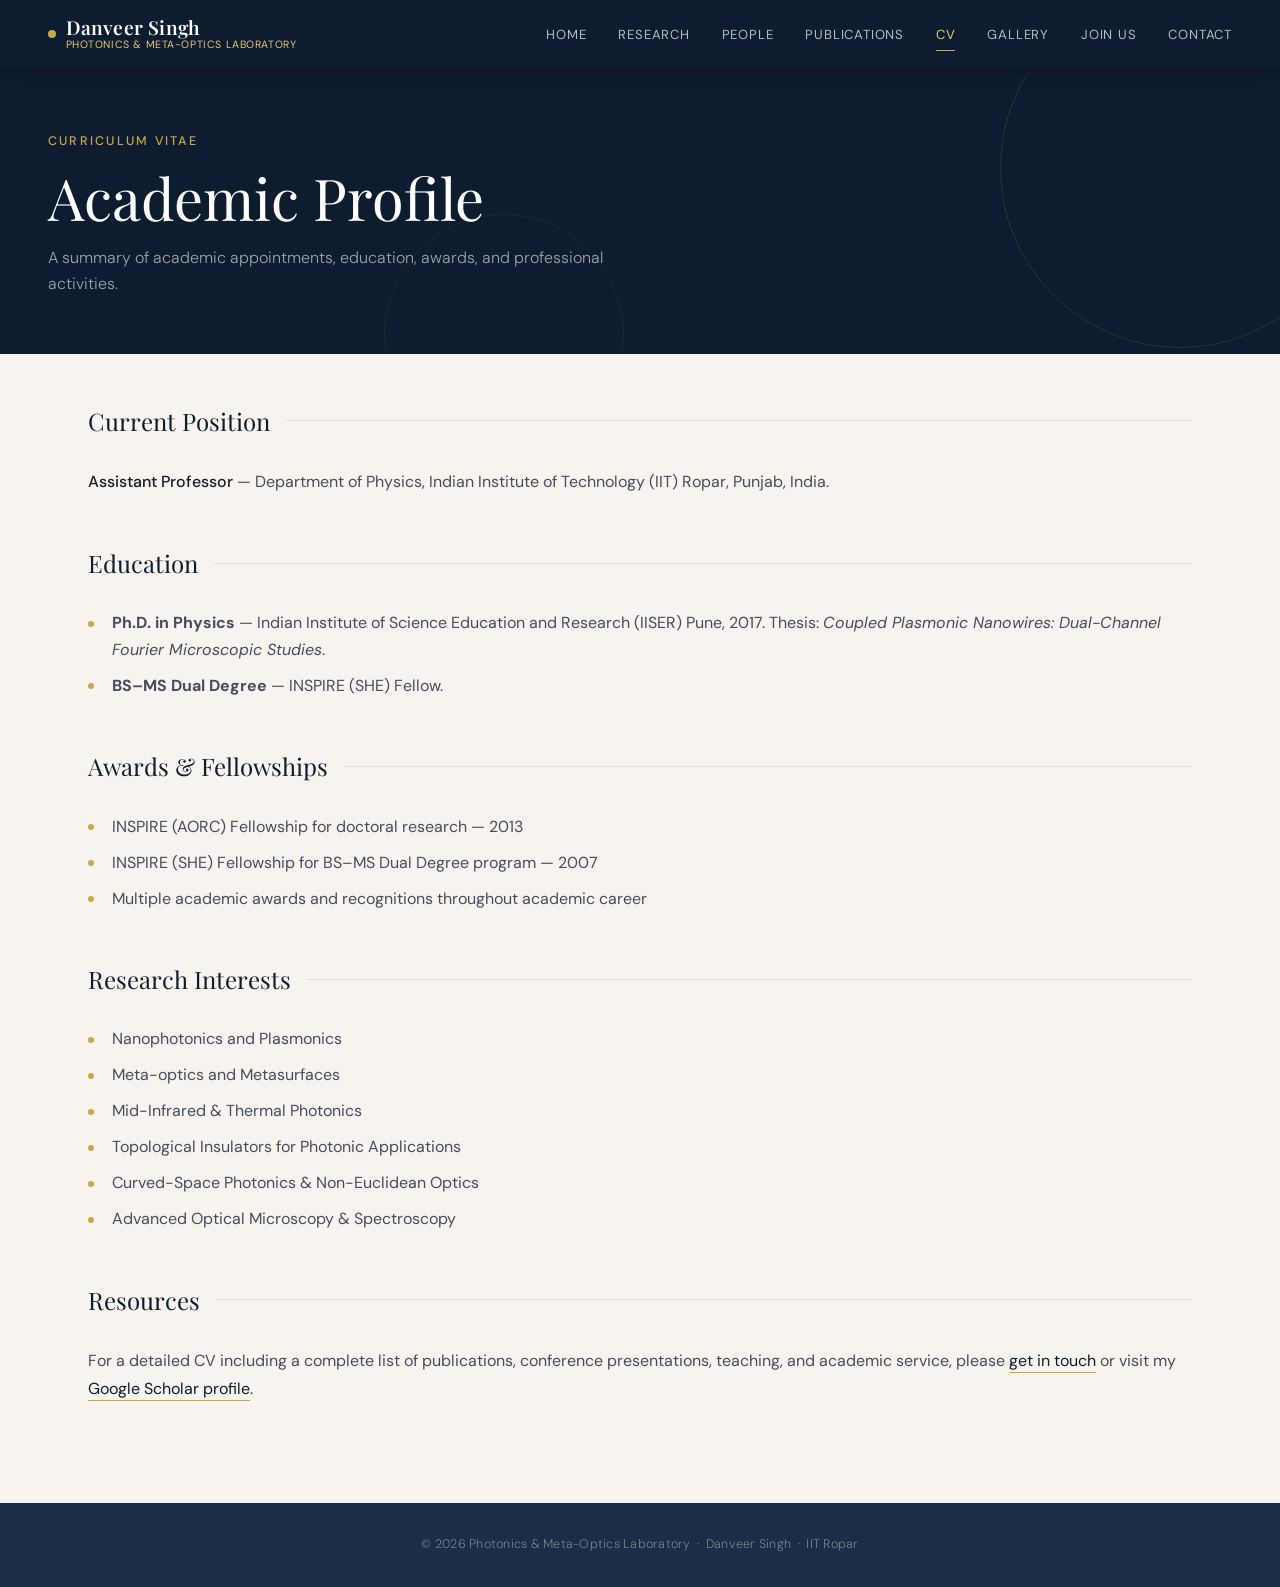
==== cv.html @ f78948b0 "Add files via upload" ====
<!DOCTYPE html>
<html lang="en">
<head>
<meta charset="UTF-8">
<meta name="viewport" content="width=device-width, initial-scale=1.0">
<title>CV — Danveer Singh</title>
<link href="https://fonts.googleapis.com/css2?family=Playfair+Display:wght@400;500;600&family=DM+Sans:wght@300;400;500&display=swap" rel="stylesheet">
<link rel="stylesheet" href="styles.css">
</head>
<body>

<nav>
  <a href="index.html" class="nav-brand"><span class="brand-stack"><span>Danveer Singh</span><span class="brand-lab">Photonics &amp; Meta-Optics Laboratory</span></span></a>
  <button class="nav-toggle" onclick="document.querySelector('.nav-links').classList.toggle('open')">☰</button>
  <ul class="nav-links">
    <li><a href="index.html">Home</a></li>
    <li><a href="research.html">Research</a></li>
    <li><a href="people.html">People</a></li>
    <li><a href="publications.html">Publications</a></li>
    <li><a href="cv.html" class="active">CV</a></li>
    <li><a href="gallery.html">Gallery</a></li>
    <li><a href="join.html">Join Us</a></li>
    <li><a href="contact.html">Contact</a></li>
  </ul>
</nav>

<header class="page-header">
  <p class="header-eyebrow">Curriculum Vitae</p>
  <h1>Academic Profile</h1>
  <p class="subtitle">A summary of academic appointments, education, awards, and professional activities.</p>
</header>

<main>

  <div class="prose">
    <div class="section-label"><h2>Current Position</h2></div>
    <p><strong>Assistant Professor</strong> — Department of Physics, Indian Institute of Technology (IIT) Ropar, Punjab, India.</p>

    <div class="section-label"><h2>Education</h2></div>
    <ul>
      <li><strong>Ph.D. in Physics</strong> — Indian Institute of Science Education and Research (IISER) Pune, 2017. Thesis: <em>Coupled Plasmonic Nanowires: Dual-Channel Fourier Microscopic Studies</em>.</li>
      <li><strong>BS–MS Dual Degree</strong> — INSPIRE (SHE) Fellow.</li>
    </ul>

    <div class="section-label"><h2>Awards & Fellowships</h2></div>
    <ul>
      <li>INSPIRE (AORC) Fellowship for doctoral research — 2013</li>
      <li>INSPIRE (SHE) Fellowship for BS–MS Dual Degree program — 2007</li>
      <li>Multiple academic awards and recognitions throughout academic career</li>
    </ul>

    <div class="section-label"><h2>Research Interests</h2></div>
    <ul>
      <li>Nanophotonics and Plasmonics</li>
      <li>Meta-optics and Metasurfaces</li>
      <li>Mid-Infrared & Thermal Photonics</li>
      <li>Topological Insulators for Photonic Applications</li>
      <li>Curved-Space Photonics & Non-Euclidean Optics</li>
      <li>Advanced Optical Microscopy & Spectroscopy</li>
    </ul>

    <div class="section-label"><h2>Resources</h2></div>
    <p>For a detailed CV including a complete list of publications, conference presentations, teaching, and academic service, please <a href="contact.html">get in touch</a> or visit my <a href="https://scholar.google.com/citations?user=faxJPPoAAAAJ&hl=en" target="_blank">Google Scholar profile</a>.</p>
  </div>

</main>

<footer>
  &copy; 2026 Photonics &amp; Meta-Optics Laboratory &nbsp;·&nbsp; Danveer Singh &nbsp;·&nbsp; IIT Ropar
</footer>

</body>
</html>
---- styles.css ----
/* ============================================================
   DANVEER SINGH — Personal Academic Website
   Theme: Navy + Gold (Academic / Elegant)
   ============================================================ */

*, *::before, *::after { box-sizing: border-box; margin: 0; padding: 0; }

:root {
  --navy: #0e1c2f;
  --navy-mid: #1a2e48;
  --navy-light: #2a4666;
  --gold: #c9a84c;
  --gold-light: #e8c87a;
  --gold-soft: rgba(201, 168, 76, 0.12);
  --cream: #f7f4ef;
  --paper: #ffffff;
  --text: #1a1a2e;
  --text-soft: #4a4a5e;
  --muted: #6b7280;
  --border: rgba(14, 28, 47, 0.1);
  --border-strong: rgba(14, 28, 47, 0.2);
  --shadow-sm: 0 1px 3px rgba(0,0,0,0.06), 0 4px 16px rgba(0,0,0,0.04);
  --shadow-md: 0 4px 14px rgba(14,28,47,0.08), 0 12px 32px rgba(14,28,47,0.06);
  --shadow-lg: 0 8px 32px rgba(14,28,47,0.14);
}

html { scroll-behavior: smooth; }

body {
  font-family: 'DM Sans', -apple-system, BlinkMacSystemFont, sans-serif;
  background: var(--cream);
  color: var(--text);
  min-height: 100vh;
  line-height: 1.6;
  -webkit-font-smoothing: antialiased;
}

a { color: var(--navy); text-decoration: none; transition: color 0.2s; }
a:hover { color: var(--gold); }

img { max-width: 100%; height: auto; display: block; }

/* ============== NAVIGATION ============== */
nav {
  background: var(--navy);
  padding: 0 3rem;
  display: flex;
  align-items: center;
  justify-content: space-between;
  height: 68px;
  position: sticky;
  top: 0;
  z-index: 100;
  box-shadow: 0 2px 20px rgba(0,0,0,0.3);
}

.nav-brand {
  color: white;
  font-family: 'Playfair Display', serif;
  font-size: 1.2rem;
  font-weight: 600;
  letter-spacing: 0.01em;
  text-decoration: none;
  display: flex;
  align-items: center;
  gap: 0.6rem;
}

.nav-brand .brand-stack {
  display: flex;
  flex-direction: column;
  line-height: 1.18;
}
.nav-brand .brand-lab {
  font-family: 'DM Sans', sans-serif;
  font-size: 0.66rem;
  font-weight: 400;
  letter-spacing: 0.055em;
  text-transform: uppercase;
  color: var(--gold-light);
}

.nav-brand::before {
  content: '';
  width: 8px;
  height: 8px;
  border-radius: 50%;
  background: var(--gold);
}

.nav-brand:hover { color: white; }

.nav-links {
  display: flex;
  gap: 2rem;
  list-style: none;
  align-items: center;
}

.nav-links a {
  color: rgba(255, 255, 255, 0.7);
  text-decoration: none;
  font-size: 0.82rem;
  font-weight: 400;
  letter-spacing: 0.06em;
  text-transform: uppercase;
  transition: color 0.2s;
  position: relative;
  padding: 0.25rem 0;
}

.nav-links a::after {
  content: '';
  position: absolute;
  bottom: -4px;
  left: 0;
  width: 0;
  height: 1px;
  background: var(--gold);
  transition: width 0.3s ease;
}

.nav-links a:hover,
.nav-links a.active {
  color: var(--gold-light);
}

.nav-links a.active::after,
.nav-links a:hover::after {
  width: 100%;
}

.nav-toggle {
  display: none;
  background: none;
  border: none;
  color: white;
  font-size: 1.5rem;
  cursor: pointer;
}

/* ============== HEADER ============== */
.page-header {
  background: var(--navy);
  padding: 4rem 3rem 3.5rem;
  position: relative;
  overflow: hidden;
}

.page-header::before {
  content: '';
  position: absolute;
  top: -80px;
  right: -80px;
  width: 360px;
  height: 360px;
  border-radius: 50%;
  border: 1px solid rgba(201, 168, 76, 0.15);
  pointer-events: none;
}

.page-header::after {
  content: '';
  position: absolute;
  bottom: -100px;
  left: 30%;
  width: 240px;
  height: 240px;
  border-radius: 50%;
  border: 1px solid rgba(201, 168, 76, 0.08);
  pointer-events: none;
}

.header-eyebrow {
  color: var(--gold);
  font-size: 0.78rem;
  letter-spacing: 0.18em;
  text-transform: uppercase;
  font-weight: 500;
  margin-bottom: 0.85rem;
  position: relative;
  z-index: 1;
}

.page-header h1 {
  font-family: 'Playfair Display', serif;
  font-size: clamp(2.2rem, 5vw, 3.6rem);
  color: white;
  font-weight: 400;
  line-height: 1.1;
  margin-bottom: 1rem;
  position: relative;
  z-index: 1;
}

.page-header p.subtitle {
  color: rgba(255, 255, 255, 0.6);
  font-size: 1rem;
  font-weight: 300;
  max-width: 580px;
  line-height: 1.65;
  position: relative;
  z-index: 1;
}

/* ============== MAIN LAYOUT ============== */
main {
  max-width: 1200px;
  margin: 0 auto;
  padding: 3rem 3rem 5rem;
}

.section-label {
  display: flex;
  align-items: center;
  gap: 1rem;
  margin-bottom: 1.75rem;
  margin-top: 3rem;
}

.section-label:first-child { margin-top: 0; }

.section-label h2 {
  font-family: 'Playfair Display', serif;
  font-size: 1.5rem;
  font-weight: 400;
  color: var(--navy);
  white-space: nowrap;
}

.section-label::after {
  content: '';
  flex: 1;
  height: 1px;
  background: var(--border);
}

/* ============== PROSE CONTENT ============== */
.prose p {
  font-size: 1rem;
  line-height: 1.75;
  color: var(--text-soft);
  margin-bottom: 1.25rem;
}

.prose p strong { color: var(--text); font-weight: 500; }

.prose a {
  color: var(--navy);
  border-bottom: 1px solid var(--gold);
  padding-bottom: 1px;
  transition: all 0.2s;
}

.prose a:hover {
  color: var(--gold);
  border-bottom-color: var(--gold);
}

.prose ul {
  list-style: none;
  padding-left: 0;
  margin-bottom: 1.5rem;
}

.prose ul li {
  position: relative;
  padding-left: 1.5rem;
  margin-bottom: 0.6rem;
  color: var(--text-soft);
  line-height: 1.65;
}

.prose ul li::before {
  content: '';
  position: absolute;
  left: 0;
  top: 0.65rem;
  width: 6px;
  height: 6px;
  background: var(--gold);
  border-radius: 50%;
}

/* ============== HOME / HERO ============== */
.hero {
  background: var(--navy);
  padding: 5rem 3rem 4rem;
  position: relative;
  overflow: hidden;
}

.hero-grid {
  max-width: 1200px;
  margin: 0 auto;
  display: grid;
  grid-template-columns: 1.4fr 1fr;
  gap: 4rem;
  align-items: center;
  position: relative;
  z-index: 1;
}

.hero h1 {
  font-family: 'Playfair Display', serif;
  font-size: clamp(2.5rem, 5.5vw, 4.2rem);
  font-weight: 400;
  color: white;
  line-height: 1.05;
  margin-bottom: 1.25rem;
  letter-spacing: -0.01em;
}

.hero h1 .accent {
  color: var(--gold);
  font-style: italic;
}

.hero p.lead {
  color: rgba(255, 255, 255, 0.65);
  font-size: 1.1rem;
  line-height: 1.7;
  font-weight: 300;
  margin-bottom: 2rem;
}

.hero-cta {
  display: flex;
  gap: 1rem;
  flex-wrap: wrap;
}

.btn {
  display: inline-flex;
  align-items: center;
  gap: 0.5rem;
  padding: 0.85rem 1.6rem;
  border-radius: 6px;
  font-size: 0.88rem;
  font-weight: 500;
  letter-spacing: 0.02em;
  text-decoration: none;
  transition: all 0.2s;
  border: 1px solid transparent;
  cursor: pointer;
}

.btn-primary {
  background: var(--gold);
  color: var(--navy);
}

.btn-primary:hover {
  background: var(--gold-light);
  color: var(--navy);
  transform: translateY(-2px);
}

.btn-ghost {
  background: transparent;
  color: rgba(255, 255, 255, 0.85);
  border-color: rgba(255, 255, 255, 0.2);
}

.btn-ghost:hover {
  border-color: var(--gold);
  color: var(--gold-light);
}

.hero-image {
  position: relative;
  border-radius: 12px;
  overflow: hidden;
  aspect-ratio: 4/5;
  box-shadow: 0 20px 60px rgba(0,0,0,0.4);
  border: 1px solid rgba(201, 168, 76, 0.3);
}

.hero-image::before {
  content: '';
  position: absolute;
  inset: 0;
  background: linear-gradient(135deg, transparent 0%, rgba(14,28,47,0.4) 100%);
  z-index: 1;
}

.hero-image img {
  width: 100%;
  height: 100%;
  object-fit: cover;
}

.hero::before {
  content: '';
  position: absolute;
  top: -100px;
  right: -100px;
  width: 400px;
  height: 400px;
  border-radius: 50%;
  border: 1px solid rgba(201, 168, 76, 0.12);
  pointer-events: none;
}

.hero::after {
  content: '';
  position: absolute;
  bottom: -120px;
  left: 20%;
  width: 280px;
  height: 280px;
  border-radius: 50%;
  border: 1px solid rgba(201, 168, 76, 0.08);
  pointer-events: none;
}

/* ============== RESEARCH AREAS GRID ============== */
.research-grid {
  display: grid;
  grid-template-columns: repeat(auto-fit, minmax(240px, 1fr));
  gap: 1.25rem;
  margin: 2rem 0;
}

.research-card {
  background: var(--paper);
  padding: 0;
  border-radius: 10px;
  border: 1px solid var(--border);
  transition: transform 0.3s, box-shadow 0.3s, border-color 0.3s;
  position: relative;
  overflow: hidden;
  display: flex;
  flex-direction: column;
}

.research-card:hover {
  transform: translateY(-4px);
  box-shadow: var(--shadow-md);
  border-color: var(--gold);
}

.research-card .card-num {
  font-family: 'Playfair Display', serif;
  font-size: 1.2rem;
  color: var(--gold);
  font-style: italic;
  margin: 1.25rem 1.5rem 0.4rem;
}

.research-card h3 {
  font-family: 'Playfair Display', serif;
  font-size: 1.05rem;
  color: var(--navy);
  font-weight: 500;
  line-height: 1.3;
  margin: 0 1.5rem 1rem;
}

.research-card .card-illustration {
  background: linear-gradient(135deg, #f4f1eb 0%, #ebe4d4 100%);
  padding: 0.85rem;
  border-top: 1px solid var(--border);
  display: flex;
  align-items: center;
  justify-content: center;
  min-height: 175px;
  margin-top: auto;
  transition: background 0.3s ease;
}

.research-card:hover .card-illustration {
  background: linear-gradient(135deg, #ebe4d4 0%, #e0d5b8 100%);
}

.research-card .card-illustration svg {
  width: 100%;
  max-width: 240px;
  height: auto;
  display: block;
}

/* ============== RESEARCH ITEMS (long form) ============== */
.research-item {
  background: var(--paper);
  border-radius: 12px;
  border: 1px solid var(--border);
  overflow: hidden;
  margin-bottom: 1.75rem;
  display: grid;
  grid-template-columns: 1fr 1fr;
  transition: box-shadow 0.3s;
  align-items: stretch;
}

.research-item:hover { box-shadow: var(--shadow-md); }

.research-item.reverse { grid-template-columns: 1fr 1fr; }

.research-item .ri-image {
  background: #ffffff;
  position: relative;
  overflow: hidden;
  display: flex;
  align-items: center;
  justify-content: center;
  padding: 1.25rem;
}

.research-item .ri-image img {
  max-width: 100%;
  max-height: 100%;
  width: 100%;
  height: auto;
  object-fit: contain;
}

.research-item .ri-content {
  padding: 2rem 2rem;
  display: flex;
  flex-direction: column;
  justify-content: center;
}

.research-item h3 {
  font-family: 'Playfair Display', serif;
  font-size: 1.25rem;
  color: var(--navy);
  font-weight: 500;
  margin-bottom: 0.75rem;
  line-height: 1.3;
}

.research-item p {
  color: var(--text-soft);
  font-size: 0.93rem;
  line-height: 1.7;
  margin-bottom: 1rem;
}

.research-item .ri-link {
  display: inline-flex;
  align-items: center;
  gap: 0.4rem;
  font-size: 0.83rem;
  color: var(--navy);
  font-weight: 500;
  letter-spacing: 0.02em;
  text-transform: uppercase;
  border-bottom: 1px solid var(--gold);
  padding-bottom: 2px;
  transition: all 0.2s;
}

.research-item .ri-link:hover {
  color: var(--gold);
}

.research-item .ri-cite {
  display: block;
  font-size: 0.8rem;
  color: var(--muted);
  margin-top: 0.4rem;
  font-style: italic;
  line-height: 1.5;
}

/* ============== PEOPLE GRID ============== */
.people-grid {
  display: grid;
  grid-template-columns: repeat(auto-fill, minmax(280px, 1fr));
  gap: 1.5rem;
}

.person-card {
  background: var(--paper);
  border-radius: 12px;
  border: 1px solid var(--border);
  overflow: hidden;
  transition: transform 0.3s, box-shadow 0.3s;
}

.person-card:hover {
  transform: translateY(-4px);
  box-shadow: var(--shadow-md);
}

.person-photo {
  aspect-ratio: 1/1;
  background: #dde3ea;
  position: relative;
  overflow: hidden;
}

.person-photo img {
  width: 100%;
  height: 100%;
  object-fit: cover;
}

.person-info {
  padding: 1.25rem 1.35rem 1.5rem;
}

.person-info h3 {
  font-family: 'Playfair Display', serif;
  font-size: 1.1rem;
  color: var(--navy);
  font-weight: 500;
  margin-bottom: 0.25rem;
  line-height: 1.3;
}

.person-role {
  font-size: 0.78rem;
  color: var(--gold);
  background: var(--gold-soft);
  padding: 3px 10px;
  border-radius: 99px;
  display: inline-block;
  font-weight: 500;
  letter-spacing: 0.02em;
  margin-bottom: 0.85rem;
}

.person-bio {
  font-size: 0.85rem;
  color: var(--text-soft);
  line-height: 1.65;
}

.person-card.lead {
  grid-column: 1 / -1;
  display: grid;
  grid-template-columns: 320px 1fr;
}

.person-card.lead .person-photo {
  aspect-ratio: auto;
  height: 100%;
}

.person-card.lead .person-info {
  padding: 2rem 2.25rem;
  display: flex;
  flex-direction: column;
  justify-content: center;
}

.person-card.lead h3 {
  font-size: 1.5rem;
  margin-bottom: 0.3rem;
}

.person-card.lead .person-bio {
  font-size: 0.95rem;
  margin-bottom: 1rem;
}

.former-list {
  background: var(--paper);
  border-left: 3px solid var(--gold);
  padding: 1.25rem 1.5rem;
  border-radius: 0 8px 8px 0;
  margin-top: 1rem;
}

.former-list ol {
  padding-left: 1.25rem;
  color: var(--text-soft);
  font-size: 0.9rem;
}

.former-list ol li { margin-bottom: 0.4rem; }

/* ============== PUBLICATIONS ============== */
.pub-year {
  font-family: 'Playfair Display', serif;
  font-size: 1.85rem;
  color: var(--navy);
  font-weight: 400;
  margin: 2.5rem 0 1.25rem;
  padding-bottom: 0.5rem;
  border-bottom: 2px solid var(--gold);
  display: inline-block;
}

.pub-year:first-of-type { margin-top: 0; }

.pub-list {
  list-style: none;
  padding: 0;
}

.pub-item {
  background: var(--paper);
  border: 1px solid var(--border);
  border-radius: 8px;
  padding: 1.1rem 1.4rem;
  margin-bottom: 0.85rem;
  transition: box-shadow 0.2s, border-color 0.2s, transform 0.2s;
  position: relative;
}

.pub-item:hover {
  border-color: var(--gold);
  box-shadow: var(--shadow-sm);
  transform: translateX(4px);
}

.pub-item .pub-title {
  font-size: 0.97rem;
  color: var(--text);
  line-height: 1.55;
  font-weight: 500;
  margin-bottom: 0.4rem;
}

.pub-item .pub-meta {
  font-size: 0.83rem;
  color: var(--muted);
  font-style: italic;
  line-height: 1.5;
}

.pub-item .pub-meta a {
  color: var(--navy);
  border-bottom: 1px dotted var(--gold);
  font-style: normal;
  font-weight: 500;
}

.pub-item .pub-meta a:hover { color: var(--gold); }

.pub-item .pub-status {
  display: inline-block;
  font-size: 0.7rem;
  background: var(--gold-soft);
  color: #8a6820;
  padding: 2px 8px;
  border-radius: 99px;
  margin-left: 0.4rem;
  font-weight: 500;
  font-style: normal;
  letter-spacing: 0.02em;
}

/* ============== GALLERY ============== */
.filter-bar {
  background: white;
  border-bottom: 1px solid var(--border);
  padding: 0 3rem;
  display: flex;
  gap: 0;
  position: sticky;
  top: 68px;
  z-index: 90;
  margin: 0 -3rem;
}

.filter-btn {
  padding: 1rem 1.5rem;
  background: none;
  border: none;
  border-bottom: 2px solid transparent;
  color: var(--muted);
  font-family: 'DM Sans', sans-serif;
  font-size: 0.85rem;
  font-weight: 500;
  cursor: pointer;
  transition: all 0.2s;
  letter-spacing: 0.02em;
  margin-bottom: -1px;
}

.filter-btn:hover { color: var(--text); }

.filter-btn.active {
  color: var(--navy);
  border-bottom-color: var(--gold);
}

.count {
  display: inline-flex;
  align-items: center;
  justify-content: center;
  background: var(--border);
  color: var(--muted);
  font-size: 0.7rem;
  font-weight: 500;
  border-radius: 99px;
  padding: 1px 7px;
  margin-left: 6px;
  min-width: 20px;
}

.filter-btn.active .count {
  background: var(--gold-soft);
  color: #8a6820;
}

.photo-grid {
  display: grid;
  grid-template-columns: repeat(auto-fill, minmax(280px, 1fr));
  gap: 1.25rem;
  margin-top: 1.5rem;
}

.photo-grid.wide { grid-template-columns: repeat(2, 1fr); }

.photo-card {
  position: relative;
  border-radius: 10px;
  overflow: hidden;
  background: white;
  box-shadow: var(--shadow-sm);
  transition: transform 0.3s ease, box-shadow 0.3s ease;
  cursor: pointer;
}

.photo-card:hover {
  transform: translateY(-4px);
  box-shadow: var(--shadow-lg);
}

.photo-card.featured { grid-column: span 2; }

.photo-wrap {
  position: relative;
  overflow: hidden;
  aspect-ratio: 4/3;
  background: #dde3ea;
}

.photo-card.featured .photo-wrap { aspect-ratio: 16/7; }

.photo-wrap img {
  width: 100%;
  height: 100%;
  object-fit: cover;
  transition: transform 0.4s ease;
}

.photo-card:hover .photo-wrap img { transform: scale(1.04); }

.photo-overlay {
  position: absolute;
  inset: 0;
  background: linear-gradient(to top, rgba(14,28,47,0.72) 0%, transparent 55%);
  opacity: 0;
  transition: opacity 0.3s ease;
  display: flex;
  align-items: flex-end;
  padding: 1.25rem;
}

.photo-card:hover .photo-overlay { opacity: 1; }

.overlay-text { color: white; font-size: 0.85rem; font-weight: 300; }

.photo-caption {
  padding: 0.9rem 1.1rem;
  border-top: 1px solid var(--border);
}

.caption-text {
  font-size: 0.85rem;
  color: var(--text);
  line-height: 1.5;
}

.caption-meta {
  display: flex;
  align-items: center;
  gap: 0.5rem;
  margin-top: 0.4rem;
}

.caption-tag {
  font-size: 0.7rem;
  color: #8a6820;
  background: var(--gold-soft);
  padding: 2px 8px;
  border-radius: 99px;
  font-weight: 500;
}

.caption-year {
  font-size: 0.72rem;
  color: var(--muted);
  margin-left: auto;
}

/* ============== LIGHTBOX ============== */
.lightbox {
  display: none;
  position: fixed;
  inset: 0;
  background: rgba(5,10,20,0.93);
  z-index: 1000;
  align-items: center;
  justify-content: center;
  padding: 2rem;
}

.lightbox.open { display: flex; }

.lightbox-inner {
  max-width: 900px;
  width: 100%;
  position: relative;
  animation: lbIn 0.25s ease;
}

@keyframes lbIn {
  from { opacity: 0; transform: scale(0.96); }
  to   { opacity: 1; transform: scale(1); }
}

.lightbox-inner img {
  width: 100%;
  max-height: 75vh;
  object-fit: contain;
  border-radius: 10px;
}

.lightbox-caption {
  color: rgba(255,255,255,0.8);
  font-size: 0.9rem;
  text-align: center;
  margin-top: 1rem;
  font-weight: 300;
}

.lb-close {
  position: absolute;
  top: -2.5rem;
  right: 0;
  background: none;
  border: none;
  color: rgba(255,255,255,0.6);
  font-size: 1.8rem;
  cursor: pointer;
  line-height: 1;
}

.lb-close:hover { color: white; }

/* ============== CONTACT ============== */
.contact-grid {
  display: grid;
  grid-template-columns: 1fr 1fr;
  gap: 3rem;
}

.contact-info {
  background: var(--paper);
  border-radius: 12px;
  padding: 2rem 2.25rem;
  border: 1px solid var(--border);
}

.contact-row {
  display: flex;
  align-items: flex-start;
  gap: 1rem;
  padding: 1rem 0;
  border-bottom: 1px solid var(--border);
}

.contact-row:last-child { border-bottom: none; }

.contact-icon {
  width: 36px;
  height: 36px;
  border-radius: 50%;
  background: var(--gold-soft);
  display: flex;
  align-items: center;
  justify-content: center;
  flex-shrink: 0;
}

.contact-icon svg {
  width: 16px;
  height: 16px;
  color: #8a6820;
}

.contact-row .label {
  font-size: 0.72rem;
  text-transform: uppercase;
  color: var(--muted);
  letter-spacing: 0.06em;
  margin-bottom: 0.15rem;
}

.contact-row .value {
  font-size: 0.95rem;
  color: var(--text);
  line-height: 1.5;
}

.contact-row .value a {
  color: var(--navy);
  border-bottom: 1px dotted var(--gold);
}

/* ============== CONNECT BANNER ============== */
.connect-section {
  background: var(--navy);
  border-radius: 16px;
  padding: 2.5rem 3rem;
  display: flex;
  align-items: center;
  justify-content: space-between;
  gap: 2rem;
  margin-top: 3rem;
}

.connect-text h3 {
  font-family: 'Playfair Display', serif;
  font-size: 1.4rem;
  color: white;
  font-weight: 400;
  margin-bottom: 0.4rem;
}

.connect-text p {
  color: rgba(255, 255, 255, 0.5);
  font-size: 0.85rem;
  font-weight: 300;
}

.connect-links {
  display: flex;
  gap: 0.75rem;
  flex-wrap: wrap;
}

.connect-link {
  display: flex;
  align-items: center;
  gap: 0.5rem;
  padding: 0.55rem 1.1rem;
  border-radius: 8px;
  border: 1px solid rgba(255, 255, 255, 0.15);
  color: rgba(255, 255, 255, 0.85);
  text-decoration: none;
  font-size: 0.82rem;
  background: rgba(255, 255, 255, 0.05);
  transition: all 0.2s;
}

.connect-link:hover {
  background: var(--gold-soft);
  border-color: rgba(201, 168, 76, 0.4);
  color: var(--gold-light);
}

.connect-link svg {
  width: 15px;
  height: 15px;
  flex-shrink: 0;
  opacity: 0.85;
}

/* ============== FOOTER ============== */
footer {
  background: var(--navy-mid);
  padding: 2rem 3rem;
  text-align: center;
  color: rgba(255, 255, 255, 0.4);
  font-size: 0.78rem;
  font-weight: 300;
  letter-spacing: 0.02em;
}

footer a { color: var(--gold-light); }
footer a:hover { color: white; }

/* ============== RESPONSIVE ============== */
@media (max-width: 900px) {
  .hero-grid {
    grid-template-columns: 1fr;
    gap: 2.5rem;
  }
  .hero-image { max-width: 380px; margin: 0 auto; }
  .person-card.lead { grid-template-columns: 1fr; }
  .person-card.lead .person-photo { aspect-ratio: 1/1; }
  .contact-grid { grid-template-columns: 1fr; }
  .research-item, .research-item.reverse { grid-template-columns: 1fr; }
  .research-item .ri-image { aspect-ratio: 16/9; }
}

@media (max-width: 700px) {
  nav { padding: 0 1.25rem; }
  .nav-links { display: none; position: absolute; top: 68px; left: 0; right: 0; background: var(--navy); flex-direction: column; padding: 1.25rem; gap: 1.25rem; box-shadow: 0 4px 14px rgba(0,0,0,0.3); }
  .nav-links.open { display: flex; }
  .nav-toggle { display: block; }
  .page-header { padding: 2.5rem 1.25rem 2rem; }
  .hero { padding: 3rem 1.25rem 2.5rem; }
  main { padding: 2rem 1.25rem 4rem; }
  .filter-bar { padding: 0 1.25rem; margin: 0 -1.25rem; overflow-x: auto; }
  .filter-btn { padding: 0.85rem 1rem; white-space: nowrap; font-size: 0.8rem; }
  .photo-grid.wide { grid-template-columns: 1fr; }
  .photo-card.featured { grid-column: span 1; }
  .photo-card.featured .photo-wrap { aspect-ratio: 4/3; }
  .connect-section { flex-direction: column; align-items: flex-start; padding: 1.75rem; }
  .hero h1 { font-size: 2.2rem; }
}
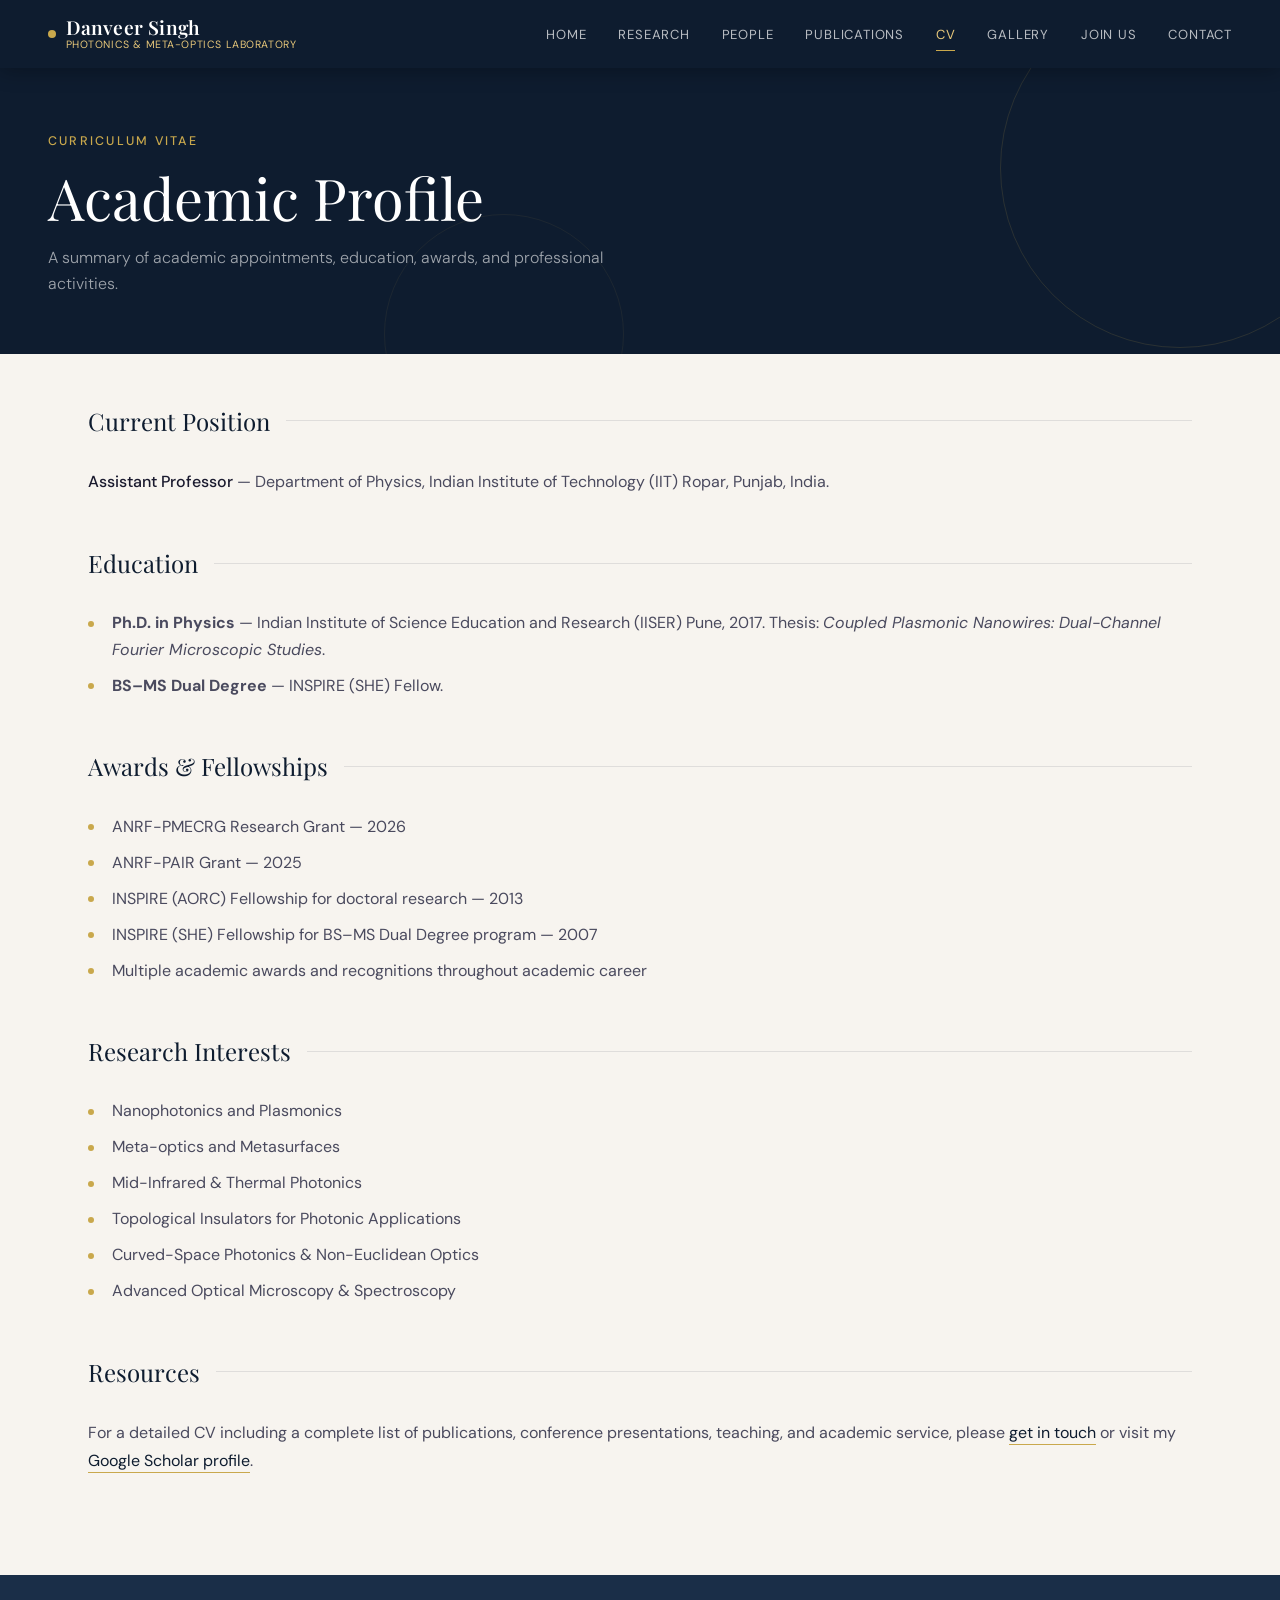
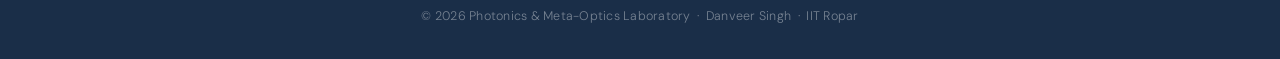
==== commit a3bbf9df: "Add new awards and fellowships to cv.html" ====
--- a/cv.html
+++ b/cv.html
@@ -44,6 +44,8 @@
 
     <div class="section-label"><h2>Awards & Fellowships</h2></div>
     <ul>
+      <li>ANRF-PMECRG Research Grant — 2026</li>
+      <li>ANRF-PAIR Grant — 2025</li>
       <li>INSPIRE (AORC) Fellowship for doctoral research — 2013</li>
       <li>INSPIRE (SHE) Fellowship for BS–MS Dual Degree program — 2007</li>
       <li>Multiple academic awards and recognitions throughout academic career</li>
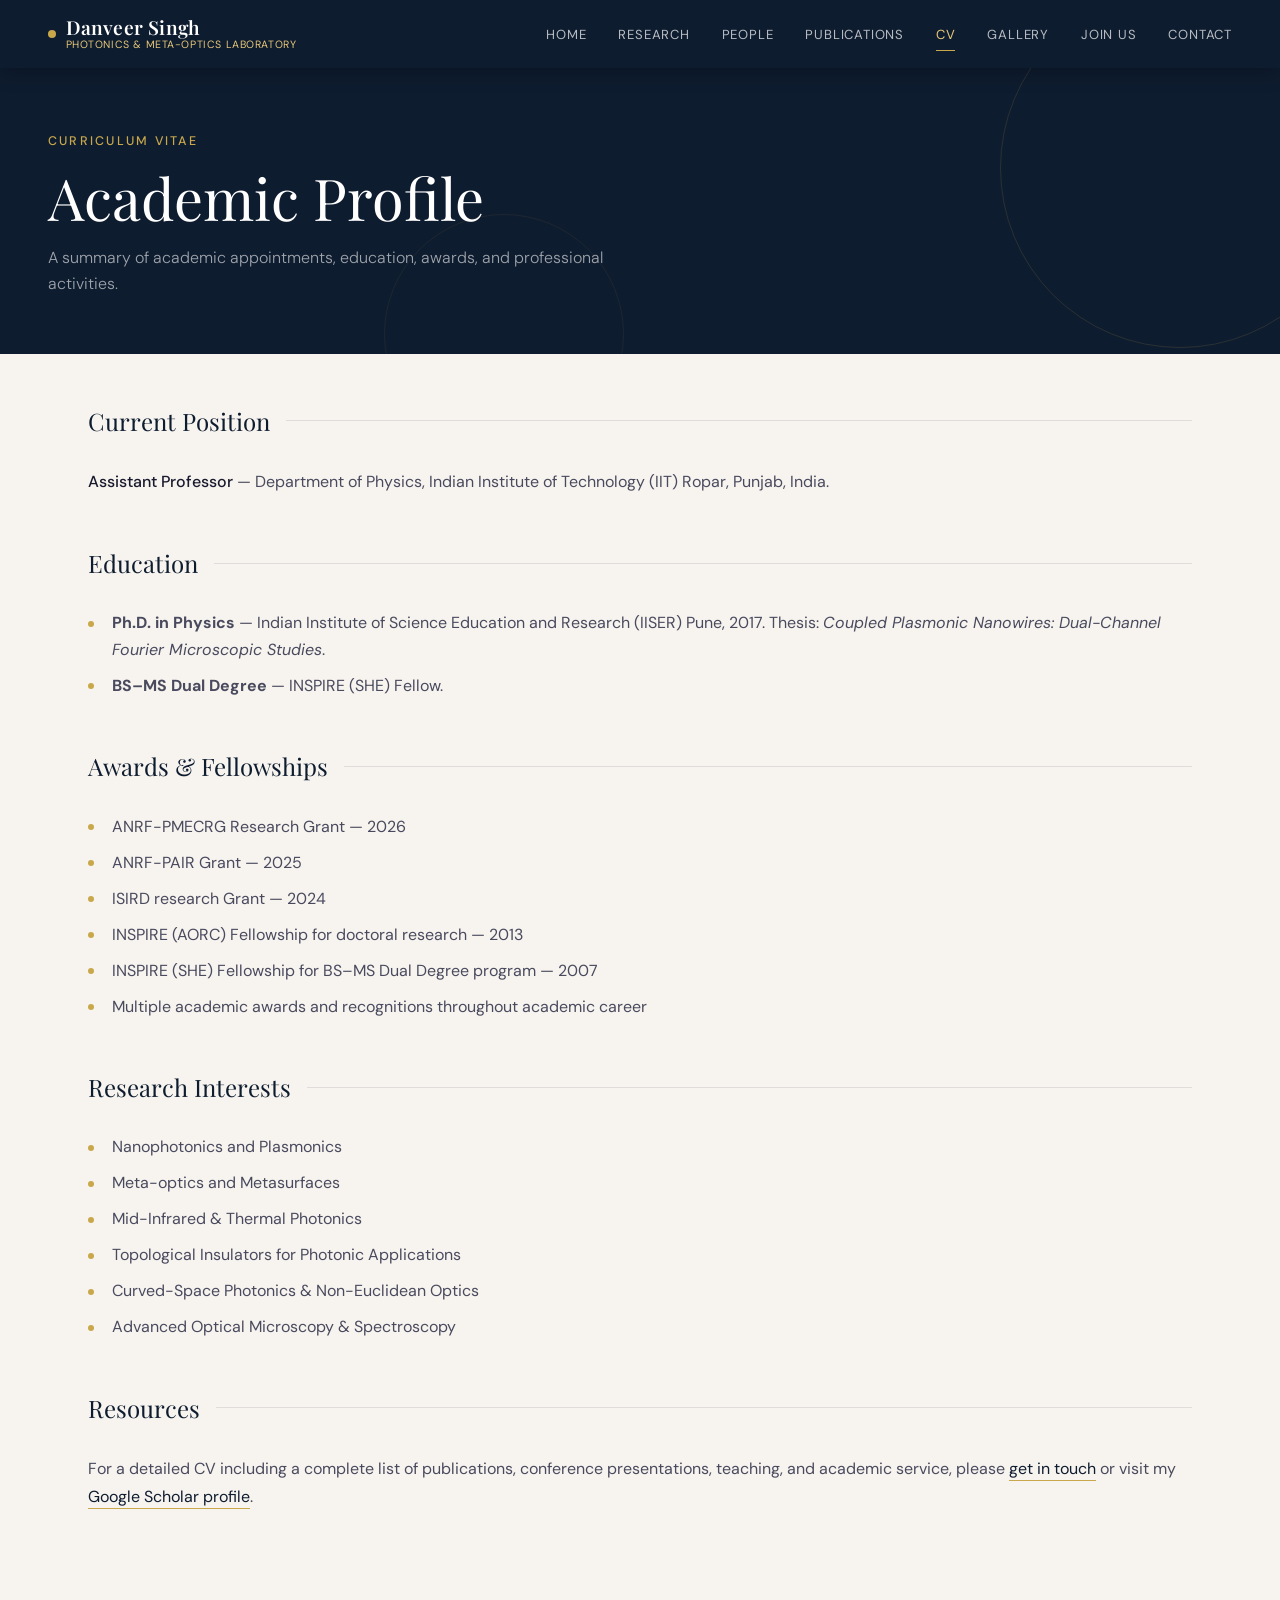
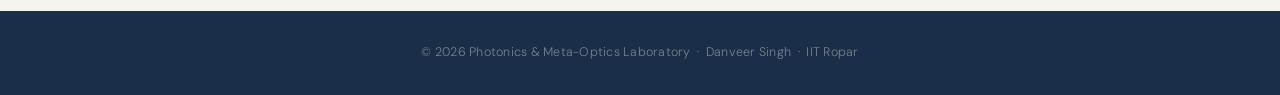
==== commit d7f4a9a8: "Update cv.html" ====
--- a/cv.html
+++ b/cv.html
@@ -46,6 +46,7 @@
     <ul>
       <li>ANRF-PMECRG Research Grant — 2026</li>
       <li>ANRF-PAIR Grant — 2025</li>
+      <li> ISIRD research Grant — 2024</li>
       <li>INSPIRE (AORC) Fellowship for doctoral research — 2013</li>
       <li>INSPIRE (SHE) Fellowship for BS–MS Dual Degree program — 2007</li>
       <li>Multiple academic awards and recognitions throughout academic career</li>
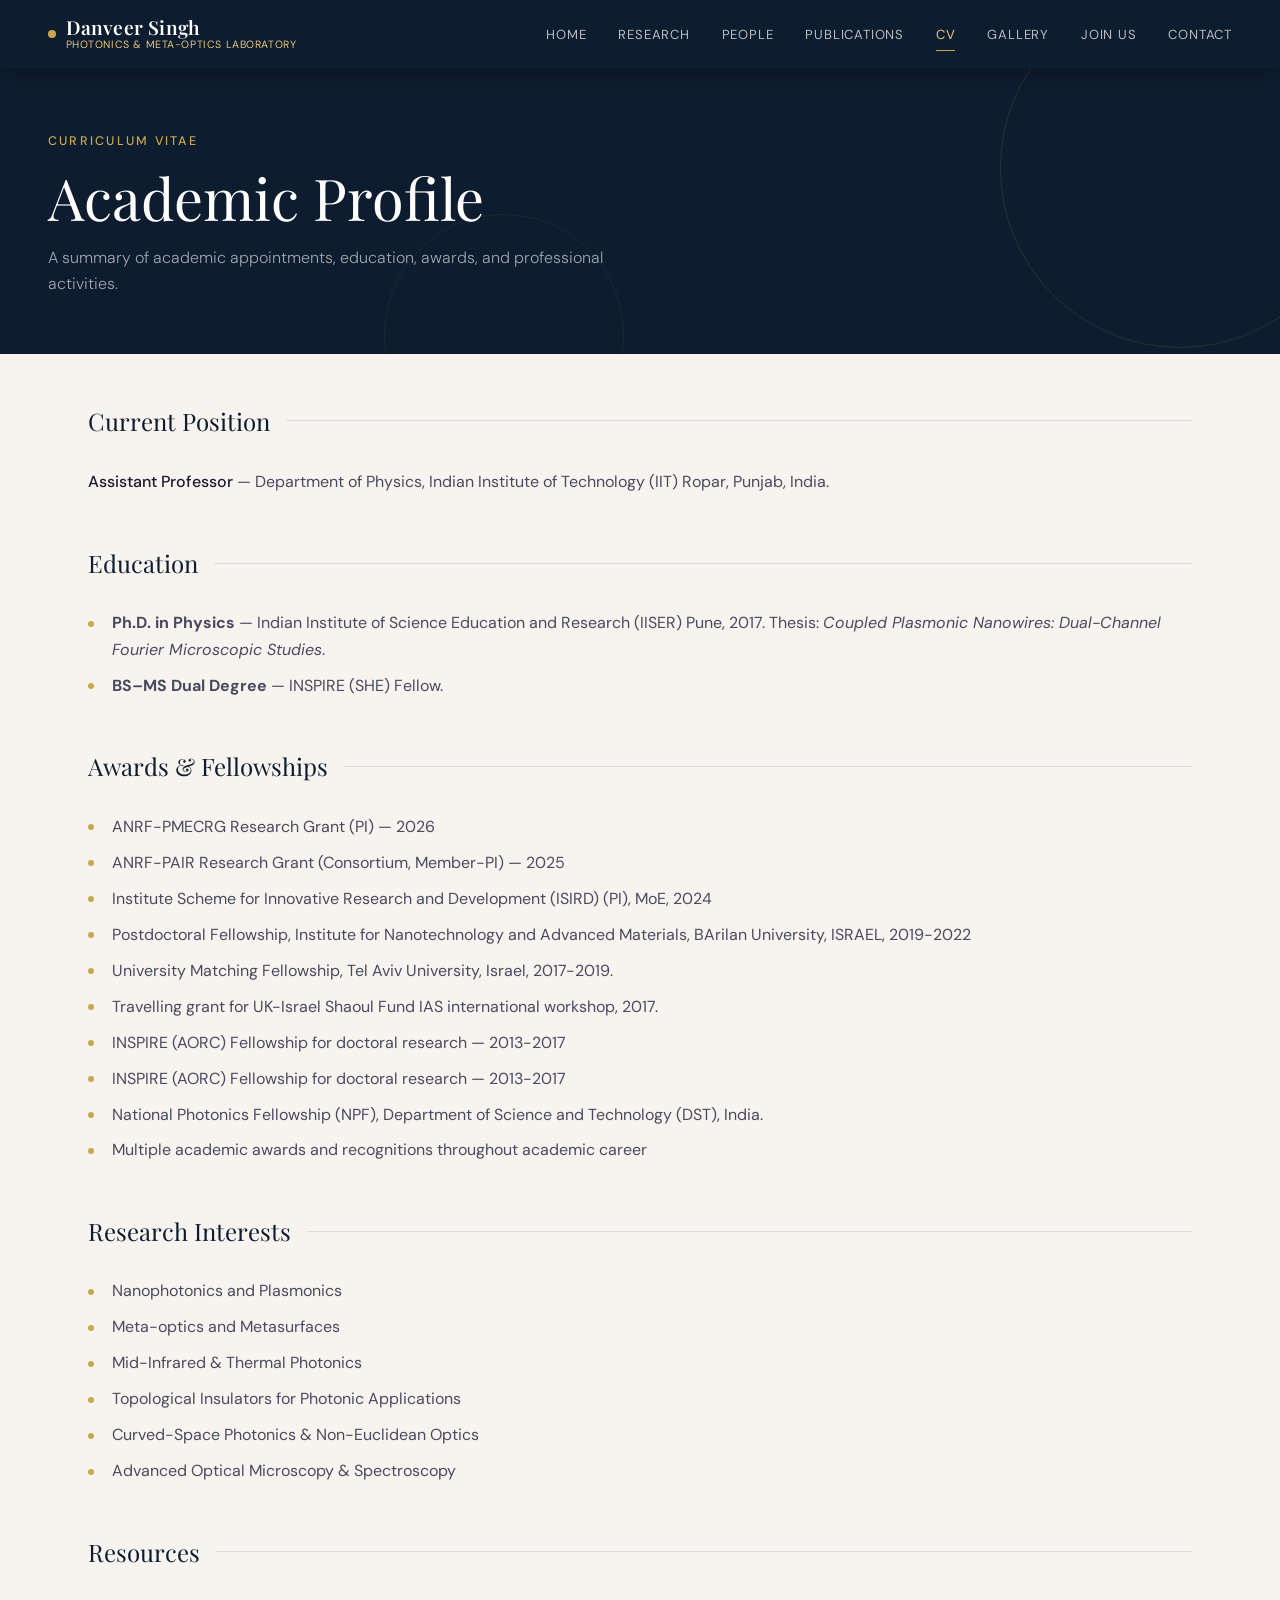
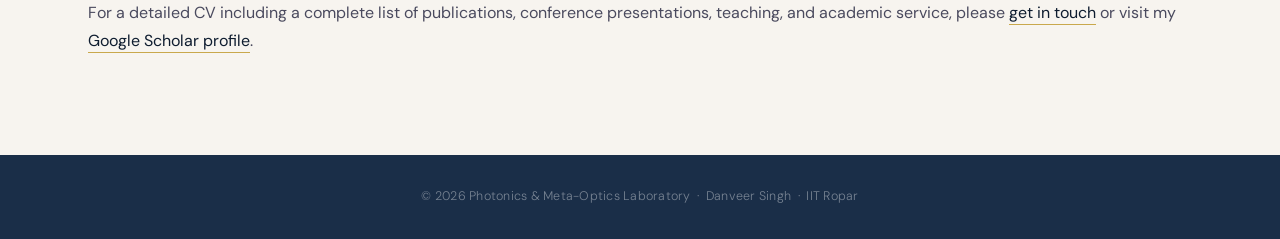
==== commit d8a80de3: "Update cv.html" ====
--- a/cv.html
+++ b/cv.html
@@ -44,11 +44,15 @@
 
     <div class="section-label"><h2>Awards & Fellowships</h2></div>
     <ul>
-      <li>ANRF-PMECRG Research Grant — 2026</li>
-      <li>ANRF-PAIR Grant — 2025</li>
-      <li> ISIRD research Grant — 2024</li>
-      <li>INSPIRE (AORC) Fellowship for doctoral research — 2013</li>
-      <li>INSPIRE (SHE) Fellowship for BS–MS Dual Degree program — 2007</li>
+      <li>ANRF-PMECRG Research Grant (PI) — 2026</li>
+      <li>ANRF-PAIR Research Grant (Consortium, Member-PI) — 2025</li>
+      <li>Institute Scheme for Innovative Research and Development (ISIRD) (PI), MoE, 2024</li>
+      <li>Postdoctoral Fellowship, Institute for Nanotechnology and Advanced Materials, BArilan University, ISRAEL, 2019-2022</li>
+      <li>University Matching Fellowship, Tel Aviv University, Israel, 2017-2019.</li>
+      <li>Travelling grant for UK-Israel Shaoul Fund IAS international workshop, 2017.</li>
+      <li>INSPIRE (AORC) Fellowship for doctoral research — 2013-2017</li>
+      <li>INSPIRE (AORC) Fellowship for doctoral research — 2013-2017</li>
+      <li>National Photonics Fellowship (NPF), Department of Science and Technology (DST), India.</li>
       <li>Multiple academic awards and recognitions throughout academic career</li>
     </ul>
 
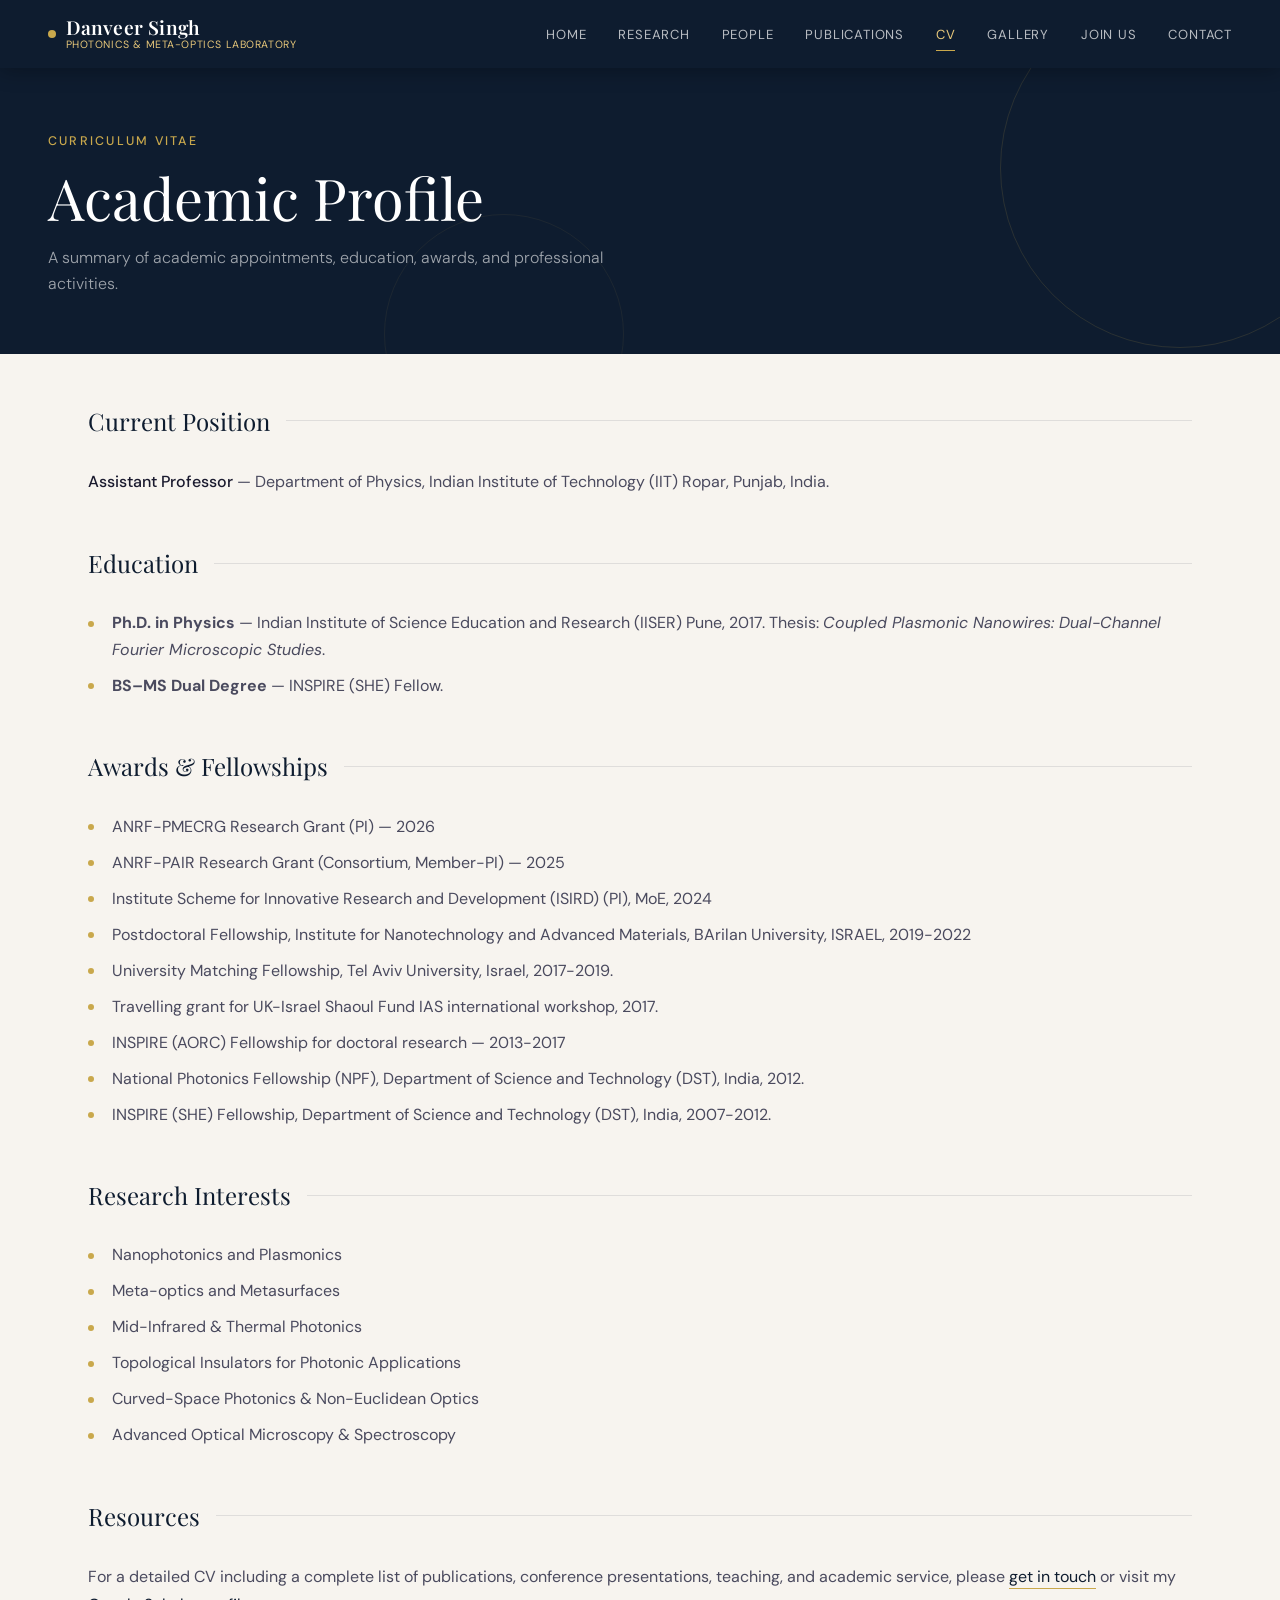
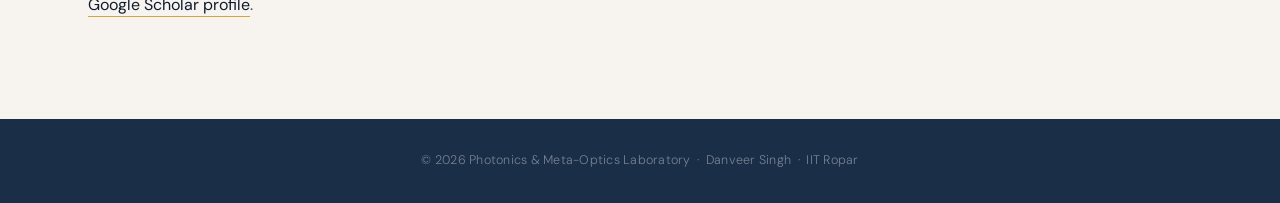
==== commit e18d5225: "Update cv.html" ====
--- a/cv.html
+++ b/cv.html
@@ -51,9 +51,9 @@
       <li>University Matching Fellowship, Tel Aviv University, Israel, 2017-2019.</li>
       <li>Travelling grant for UK-Israel Shaoul Fund IAS international workshop, 2017.</li>
       <li>INSPIRE (AORC) Fellowship for doctoral research — 2013-2017</li>
-      <li>INSPIRE (AORC) Fellowship for doctoral research — 2013-2017</li>
-      <li>National Photonics Fellowship (NPF), Department of Science and Technology (DST), India.</li>
-      <li>Multiple academic awards and recognitions throughout academic career</li>
+      
+      <li>National Photonics Fellowship (NPF), Department of Science and Technology (DST), India, 2012.</li>
+      <li>INSPIRE (SHE) Fellowship, Department of Science and Technology (DST), India, 2007-2012. </li>
     </ul>
 
     <div class="section-label"><h2>Research Interests</h2></div>
